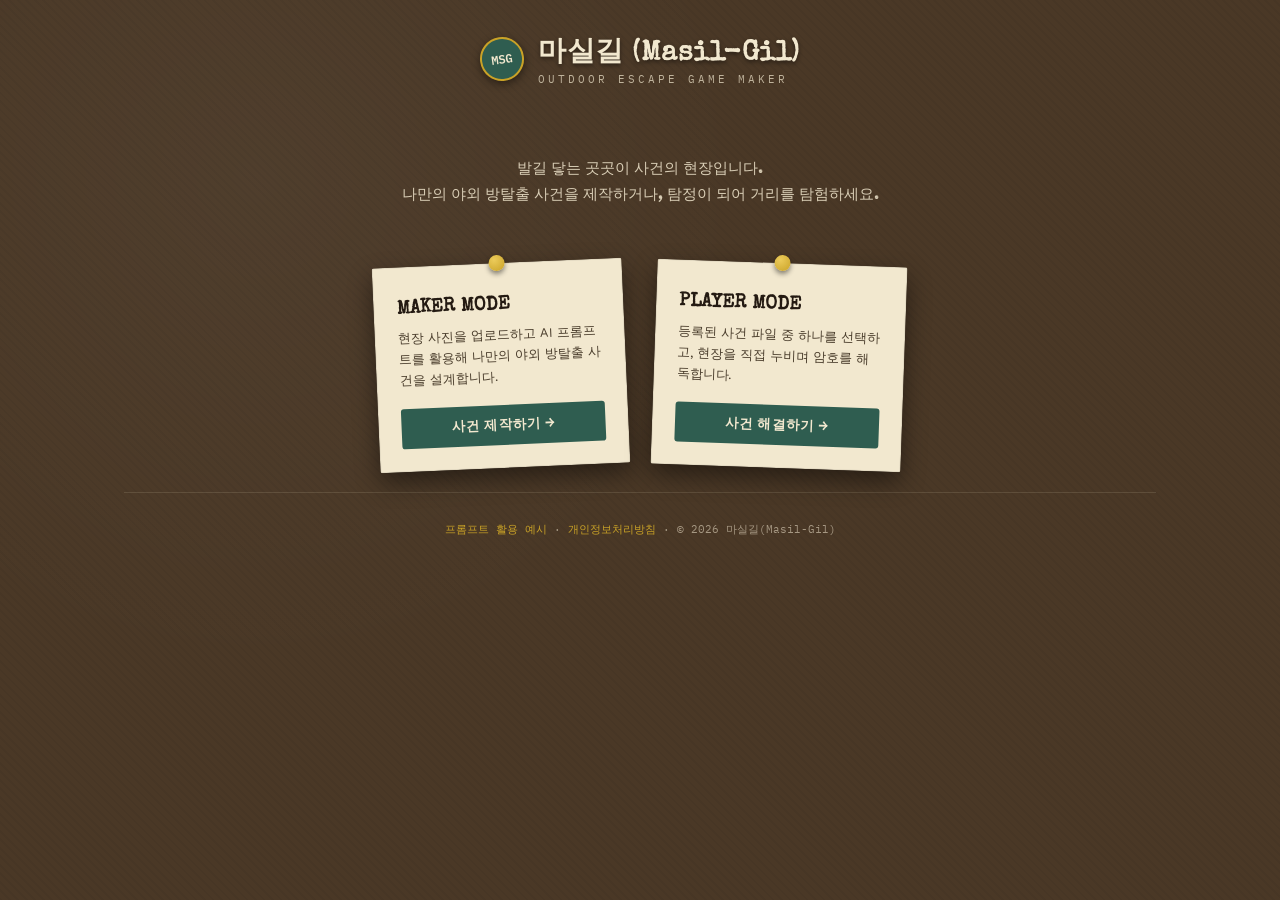
==== escape/index.html @ db8d9e2f "Add files via upload" ====
<!DOCTYPE html>
<html lang="ko">
<head>
  <meta charset="UTF-8">
  <meta name="viewport" content="width=device-width, initial-scale=1.0">
  <title>마실길 - 야외 방탈출 시나리오 메이커</title>
  
  <!-- 구글 폰트 -->
  <link rel="preconnect" href="https://fonts.googleapis.com">
  <link rel="preconnect" href="https://fonts.gstatic.com" crossorigin>
  <link href="https://fonts.googleapis.com/css2?family=IBM+Plex+Mono:wght@400;600&family=Special+Elite&family=Work+Sans:wght@400;600&display=swap" rel="stylesheet">
  
  <!-- 외부 CSS 연결 -->
  <link rel="stylesheet" href="style.css">
</head>
<body>

  <div class="stage">
    <!-- 상단 브랜드 로고 -->
    <header class="brand">
      <div class="badge">MSG</div>
      <div>
        <h1>마실길 (Masil-Gil)</h1>
        <span>OUTDOOR ESCAPE GAME MAKER</span>
      </div>
    </header>

    <!-- LANDING VIEW (모드 선택 화면) -->
    <section id="view-landing" class="landing">
      <p class="lead">
        발길 닿는 곳곳이 사건의 현장입니다.<br>
        나만의 야외 방탈출 사건을 제작하거나, 탐정이 되어 거리를 탐험하세요.
      </p>
      
      <div class="choice-row">
        <div class="choice-card" onclick="goTo('maker')">
          <h2>MAKER MODE</h2>
          <p>현장 사진을 업로드하고 AI 프롬프트를 활용해 나만의 야외 방탈출 사건을 설계합니다.</p>
          <button>사건 제작하기 &rarr;</button>
        </div>

        <div class="choice-card" onclick="goTo('userSelect')">
          <h2>PLAYER MODE</h2>
          <p>등록된 사건 파일 중 하나를 선택하고, 현장을 직접 누비며 암호를 해독합니다.</p>
          <button>사건 해결하기 &rarr;</button>
        </div>
      </div>
    </section>

    <!-- MAKER VIEW (제작자 화면) -->
    <section id="view-maker" class="hidden">
      <div class="topbar">
        <div class="mode-tag">🕵️ MAKER MODE</div>
        <div>
          <button class="ghost small-btn" onclick="goTo('landing')">메인으로</button>
        </div>
      </div>

      <div class="board">
        <!-- 메타 정보 입력 -->
        <div class="meta-row">
          <div class="field">
            <label class="field-label">사건 제목</label>
            <input type="text" id="titleInput" placeholder="예: 차이나타운의 숨겨진 보물">
          </div>
          <div class="field">
            <label class="field-label">제작자명</label>
            <input type="text" id="producerInput" placeholder="닉네임 또는 이름">
          </div>
        </div>

        <div class="field" style="margin-bottom: 22px;">
          <label class="field-label">전체 배경 스토리 / 브리핑</label>
          <textarea id="storyInput" placeholder="탐정이 플레이를 시작할 때 읽을 기본 배경 스토리를 적어주세요."></textarea>
        </div>

        <!-- 단서 사진 등록 영역 -->
        <label class="field-label">단계별 단서 사진 (최대 10개)</label>
        <div class="photo-row" id="stagePhotoRow">
          <!-- JS로 동적 생성됨 -->
        </div>

        <div style="margin-top: 14px;">
          <button class="ghost-dark small-btn" onclick="addStage()">+ 단서 단계 추가</button>
        </div>

        <!-- AI 시나리오 및 퀘스트 생성 버튼 -->
        <div class="gen-row">
          <button id="genBtn" onclick="generateSuggestions()" disabled>
            🤖 단서 기반 AI 시나리오 &amp; 퀘스트 생성
          </button>
        </div>

        <!-- 퀘스트/시나리오 상세 편집 영역 -->
        <div id="questBoard" class="hidden">
          <hr style="border: 0; border-top: 1px dashed #d8c79c; margin: 28px 0;">
          <div id="scenarioFlow">
            <!-- JS로 동적 생성됨 -->
          </div>

          <!-- 등록 및 저장 버튼 -->
          <div class="register-row">
            <button id="registerBtn" onclick="registerRoom()">방탈출 등록하기</button>
            <button id="cancelEditBtn" class="ghost-dark" onclick="cancelEdit()" style="display:none;">수정 취소</button>
          </div>
        </div>
      </div>

      <!-- 등록된 사건 목록 및 관리 -->
      <div class="room-list">
        <h3>📂 등록된 사건 파일 (<span id="roomCount">0</span>)</h3>
        <div id="roomListBody">
          <!-- JS로 동적 생성됨 -->
        </div>
        
        <div style="margin-top: 16px; display: flex; gap: 10px; justify-content: flex-end;">
          <button class="ghost small-btn" onclick="exportRoomsToJSON()">💾 JSON 내보내기</button>
          <label class="ghost small-btn" style="cursor: pointer; display: inline-block;">
            📂 JSON 불러오기
            <input type="file" accept=".json" onchange="importRoomsFromJSON(this)" style="display: none;">
          </label>
        </div>
      </div>
    </section>

    <!-- USER SELECT VIEW (사건 선택 화면) -->
    <section id="view-userSelect" class="hidden">
      <div class="topbar">
        <div class="mode-tag">🔍 PLAYER MODE</div>
        <button class="ghost small-btn" onclick="goTo('landing')">메인으로</button>
      </div>

      <div id="roomSelectBody">
        <!-- JS로 동적 생성됨 -->
      </div>
    </section>

    <!-- PLAY VIEW (플레이 화면) -->
    <section id="view-play" class="hidden">
      <div class="topbar">
        <div class="mode-tag">⏱️ IN GAME</div>
        <button class="ghost small-btn" onclick="if(confirm('진행 상황이 초기화됩니다. 목록으로 나갈까요?')) goTo('userSelect')">포기하고 나가기</button>
      </div>

      <div class="play-wrap" id="playWrap">
        <!-- JS로 동적 생성됨 -->
      </div>
    </section>

    <!-- 모달 레이어 -->
    <div id="modalRoot"></div>

    <!-- 하단 푸터 -->
    <footer class="site-footer">
      <p>
        <a onclick="openPromptExampleModal()">프롬프트 활용 예시</a> &middot; 
        <a onclick="openPrivacyModal()">개인정보처리방침</a> &middot; 
        &copy; 2026 마실길(Masil-Gil)
      </p>
    </footer>
  </div>

  <!-- 외부 JS 연결 -->
  <script src="script.js"></script>
</body>
</html>
---- escape/style.css ----
:root{
  --cork:#4a3826; --cork-dark:#2c2015; --cork-light:#5c4732;
  --paper:#f2e8cf; --paper-warm:#e9dcb8;
  --ink:#241a12; --ink-soft:#4a3d2c;
  --string:#a83232; --pin:#c9a227;
  --stamp:#2f5d50; --stamp-soft:#3f7365;
  --shadow: rgba(0,0,0,.45);
}
*{box-sizing:border-box;}
body{
  margin:0;font-family:'Work Sans', sans-serif;
  background:
    radial-gradient(circle at 20% 20%, rgba(255,255,255,.03), transparent 40%),
    repeating-linear-gradient(45deg, rgba(0,0,0,.04) 0px, rgba(0,0,0,.04) 2px, transparent 2px, transparent 6px),
    var(--cork);
  color:var(--ink); min-height:100vh;
}
.stage{max-width:1080px;margin:0 auto;padding:32px 24px 40px;}
.brand{display:flex;align-items:center;gap:14px;justify-content:center;margin-bottom:36px;color:var(--paper);}
.brand .badge{
  width:44px;height:44px;border-radius:50%;background:var(--stamp);border:2px solid var(--pin);
  display:flex;align-items:center;justify-content:center;font-family:'IBM Plex Mono',monospace;
  font-weight:600;color:var(--paper);transform:rotate(-8deg);box-shadow:0 3px 8px var(--shadow);font-size:12px;
}
.brand h1{font-family:'Special Elite', cursive;font-size:28px;letter-spacing:.5px;margin:0;text-shadow:0 2px 4px var(--shadow);}
.brand span{display:block;font-family:'IBM Plex Mono',monospace;font-size:11px;letter-spacing:3px;opacity:.7;margin-top:2px;}

.landing{display:flex;flex-direction:column;align-items:center;gap:28px;padding-top:20px;}
.landing p.lead{font-family:'Special Elite', cursive;color:var(--paper);max-width:560px;text-align:center;line-height:1.7;font-size:15px;opacity:.85;}
.choice-row{display:flex;gap:28px;flex-wrap:wrap;justify-content:center;margin-top:12px;}
.choice-card{
  width:250px;background:var(--paper);border-radius:2px;padding:26px 22px 22px;position:relative;
  box-shadow:0 10px 24px var(--shadow);cursor:pointer;transition:transform .18s ease, box-shadow .18s ease;
  border:1px solid rgba(0,0,0,.08);
}
.choice-card:hover{transform:translateY(-6px) rotate(0deg) !important;box-shadow:0 16px 30px var(--shadow);}
.choice-card:nth-child(1){transform:rotate(-2.5deg);}
.choice-card:nth-child(2){transform:rotate(2deg);}
.choice-card::before{
  content:'';position:absolute;top:-9px;left:50%;transform:translateX(-50%);width:16px;height:16px;border-radius:50%;
  background:radial-gradient(circle at 35% 30%, #eccb5a, var(--pin));box-shadow:0 3px 5px var(--shadow);
}
.choice-card h2{font-family:'Special Elite',cursive;font-size:19px;margin:6px 0 10px;}
.choice-card p{font-size:13px;line-height:1.6;color:var(--ink-soft);margin:0 0 18px;}
.choice-card button{width:100%;}

button{
  font-family:'Work Sans',sans-serif;font-weight:600;font-size:13.5px;border:none;border-radius:3px;
  padding:11px 18px;cursor:pointer;background:var(--stamp);color:var(--paper);
  transition:background .15s ease, transform .1s ease;letter-spacing:.2px;
}
button:hover{background:var(--stamp-soft);}
button:active{transform:scale(.97);}
button.ghost{background:transparent;color:var(--paper);border:1px solid rgba(255,255,255,.35);}
button.ghost:hover{background:rgba(255,255,255,.08);}
button.ghost-dark{background:transparent;color:var(--ink);border:1px solid #c9b788;}
button.ghost-dark:hover{background:rgba(0,0,0,.05);}
button:disabled{opacity:.4;cursor:not-allowed;}
button.small-btn{padding:6px 12px;font-size:12px;}
button.danger{background:var(--string);}
button.tiny-btn{padding:4px 9px;font-size:11px;}
.topbar{display:flex;justify-content:space-between;align-items:center;margin-bottom:22px;}
.topbar .mode-tag{
  font-family:'IBM Plex Mono',monospace;font-size:11px;letter-spacing:2px;color:var(--pin);
  background:rgba(0,0,0,.25);padding:6px 12px;border-radius:20px;
}

.board{background:var(--paper);border-radius:3px;padding:28px;box-shadow:0 12px 30px var(--shadow);position:relative;}
label.field-label{
  display:block;font-family:'IBM Plex Mono',monospace;font-size:11px;letter-spacing:2px;
  color:var(--ink-soft);margin-bottom:8px;text-transform:uppercase;
}
.meta-row{display:flex;gap:16px;flex-wrap:wrap;margin-bottom:22px;}
.meta-row .field{flex:1;min-width:180px;}
input[type=text]{
  width:100%;padding:10px 12px;font-size:14px;border:1px solid #d8c79c;border-radius:3px;
  background:#fbf6e8;color:var(--ink);font-family:'Work Sans',sans-serif;
}
textarea{
  width:100%;min-height:90px;padding:12px;font-family:'Work Sans',sans-serif;font-size:14px;
  border:1px solid #d8c79c;border-radius:3px;background:#fbf6e8;resize:vertical;color:var(--ink);
}
.photo-row{display:flex;gap:18px;margin-top:16px;flex-wrap:wrap;align-items:flex-start;}
.polaroid{
  width:130px;background:#fff;padding:8px 8px 26px;box-shadow:0 6px 14px rgba(0,0,0,.25);
  position:relative;text-align:center;cursor:pointer;transition:transform .15s ease;
}
.polaroid:hover{transform:scale(1.03);}
.polaroid .frame{
  width:100%;height:100px;background:#e5ddc8;display:flex;align-items:center;justify-content:center;
  overflow:hidden;color:#a6987a;font-size:11px;font-family:'IBM Plex Mono',monospace;
}
.polaroid img{width:100%;height:100%;object-fit:cover;}
.polaroid .cap{font-family:'IBM Plex Mono',monospace;font-size:10px;margin-top:6px;color:#555;}
.polaroid .cap a{color:var(--string);}
.polaroid input[type=file]{display:none;}
.polaroid .pin-dot{
  position:absolute;top:-7px;left:50%;transform:translateX(-50%);width:13px;height:13px;border-radius:50%;
  background:radial-gradient(circle at 35% 30%, #eccb5a, var(--pin));box-shadow:0 2px 4px var(--shadow);
}

.gen-row{display:flex;justify-content:center;margin:30px 0 6px;}

#scenarioFlow{margin-top:10px;}
.stage-unit{
  background:#fffdf5;border:1px solid #e2d3a5;border-left:4px solid var(--stamp);
  border-radius:2px;padding:18px 20px;margin-bottom:20px;position:relative;
}
.stage-unit.frame-unit{border-left-color:var(--pin);}
.stage-num{
  font-family:'Special Elite',cursive;font-size:15px;color:var(--stamp);margin-bottom:10px;
  display:flex;align-items:center;gap:8px;justify-content:space-between;flex-wrap:wrap;
}
.stage-num .left-group{display:flex;align-items:center;gap:8px;}
.stage-unit textarea{background:#fff;font-size:13.5px;min-height:60px;margin-bottom:16px;}
.ai-badge{background:var(--stamp);color:#fff;font-size:9.5px;padding:2px 7px;border-radius:10px;letter-spacing:1px;font-weight:600;font-family:'Work Sans',sans-serif;}

.quest-block{background:#f6f0dc;border:1px solid #ddc890;border-radius:2px;padding:14px 16px;}
.quest-block-head{
  font-family:'IBM Plex Mono',monospace;font-size:11.5px;color:var(--ink-soft);letter-spacing:1px;
  margin-bottom:12px;display:flex;align-items:center;gap:8px;justify-content:space-between;flex-wrap:wrap;
}
.stage-photo-row{display:flex;gap:14px;align-items:flex-start;margin-bottom:14px;}
.hint-edit-row{display:flex;gap:12px;align-items:flex-start;margin-bottom:12px;}
.hint-thumb-wrap{flex-shrink:0;width:60px;text-align:center;}
.thumb-upload{
  display:block;width:60px;height:60px;border-radius:3px;overflow:hidden;position:relative;
  cursor:pointer;border:2px solid var(--stamp-soft);background:#e5ddc8;
}
.thumb-upload img{width:100%;height:100%;object-fit:cover;display:block;}
.thumb-upload input[type=file]{display:none;}
.thumb-upload .thumb-overlay{
  position:absolute;inset:0;background:rgba(0,0,0,.45);color:#fff;font-size:9px;
  display:flex;align-items:center;justify-content:center;opacity:0;transition:opacity .15s ease;
  font-family:'IBM Plex Mono',monospace;text-align:center;line-height:1.3;
}
.thumb-upload:hover .thumb-overlay{opacity:1;}
.thumb-cap{font-family:'IBM Plex Mono',monospace;font-size:9px;color:var(--ink-soft);margin-top:4px;display:block;}
.hint-text-wrap{flex:1;min-width:0;}
.hint-text-wrap label{display:block;font-size:10.5px;color:var(--ink-soft);margin-bottom:4px;font-family:'IBM Plex Mono',monospace;}
.hint-text-wrap textarea{min-height:44px;font-size:13px;background:#fff;margin-bottom:0;}
.answer-field{margin-top:6px;}
.answer-field label{display:block;font-size:10.5px;color:var(--ink-soft);margin-bottom:4px;font-family:'IBM Plex Mono',monospace;}
.answer-field input{background:#fff;}

.prompt-toggle-btn{background:var(--pin);color:var(--ink);}
.prompt-toggle-btn:hover{background:#d8b544;}
.prompt-panel{
  margin-top:12px;background:#2c2015;border-radius:2px;padding:14px 16px;
  display:none;
}
.prompt-panel.open{display:block;}
.prompt-block{margin-bottom:12px;}
.prompt-block:last-child{margin-bottom:0;}
.prompt-block .p-lbl{
  font-family:'IBM Plex Mono',monospace;font-size:10px;letter-spacing:1.5px;color:var(--pin);
  margin-bottom:6px;display:flex;justify-content:space-between;align-items:center;
}
.prompt-block textarea{
  background:#1c1509;color:#f0e6d2;font-family:'IBM Plex Mono',monospace;font-size:11.5px;
  min-height:80px;border:1px solid #4a3826;
}

.register-row{display:flex;justify-content:center;gap:14px;margin-top:26px;flex-wrap:wrap;}

.room-list{margin-top:34px;}
.room-list h3{font-family:'Special Elite',cursive;color:var(--paper);font-size:16px;margin-bottom:12px;}
.room-item{
  display:flex;justify-content:space-between;align-items:center;background:var(--paper-warm);
  padding:12px 16px;border-radius:2px;margin-bottom:8px;box-shadow:0 3px 8px var(--shadow);
  flex-wrap:wrap;gap:10px;
}
.room-item .name{font-weight:600;font-size:13.5px;}
.room-item .meta{font-family:'IBM Plex Mono',monospace;font-size:11px;color:var(--ink-soft);}
.room-item .actions{display:flex;gap:8px;}

.room-select-grid{display:flex;gap:20px;flex-wrap:wrap;justify-content:center;}
.room-card{
  width:230px;background:var(--paper);border-radius:2px;padding:18px;cursor:pointer;
  box-shadow:0 10px 20px var(--shadow);transition:transform .15s ease;
}
.room-card:hover{transform:translateY(-5px);}
.room-card h4{font-family:'Special Elite',cursive;margin:0 0 4px;font-size:15px;}
.room-card .producer{font-family:'IBM Plex Mono',monospace;font-size:10px;color:var(--stamp);margin-bottom:8px;}
.room-card p{font-size:12px;color:var(--ink-soft);margin:0;line-height:1.5;}
.empty-note{color:var(--paper);text-align:center;font-family:'Special Elite',cursive;opacity:.7;padding:40px 0;}

.play-wrap{background:var(--paper);border-radius:3px;padding:30px;box-shadow:0 12px 30px var(--shadow);}
.play-head{display:flex;justify-content:space-between;align-items:center;margin-bottom:6px;flex-wrap:wrap;gap:10px;}
.play-head h2{font-family:'Special Elite',cursive;font-size:20px;margin:0;}
.play-producer{font-family:'IBM Plex Mono',monospace;font-size:10.5px;color:var(--stamp);letter-spacing:1px;margin-bottom:18px;}
.briefing{
  background:#fffdf5;border-left:3px solid var(--pin);padding:12px 16px;font-size:13px;line-height:1.7;
  color:var(--ink-soft);margin-bottom:20px;font-family:'Special Elite',cursive;
}
.timer{
  font-family:'IBM Plex Mono',monospace;font-size:22px;background:var(--ink);color:#ff6b6b;
  padding:8px 16px;border-radius:3px;letter-spacing:2px;
}
.quest-progress{display:flex;gap:6px;margin-bottom:24px;flex-wrap:wrap;}
.step-dot{flex:1;min-width:14px;height:6px;border-radius:3px;background:#e2d3a5;}
.step-dot.done{background:var(--stamp);}
.step-dot.active{background:var(--pin);}
.play-photo{width:100%;max-width:420px;display:block;margin:0 auto 20px;border-radius:3px;box-shadow:0 8px 18px rgba(0,0,0,.3);}
.play-photo-frame{
  width:100%;max-width:420px;height:260px;margin:0 auto 20px;border-radius:3px;background:#e5ddc8;
  display:flex;align-items:center;justify-content:center;color:#a6987a;font-family:'IBM Plex Mono',monospace;font-size:13px;
}
.answer-row{display:flex;gap:10px;max-width:420px;margin:0 auto;}
.answer-row input{
  flex:1;padding:12px 14px;font-size:15px;border:1px solid #d8c79c;border-radius:3px;
  font-family:'IBM Plex Mono',monospace;letter-spacing:1px;
}
.hint-zone{max-width:420px;margin:16px auto 0;text-align:center;}
.hint-btn-row{display:flex;gap:8px;justify-content:center;flex-wrap:wrap;}
.hint-text{
  font-family:'Special Elite',cursive;font-size:13px;color:var(--ink-soft);background:#fbf6e8;
  border-left:3px solid var(--pin);padding:10px 14px;margin-top:10px;text-align:left;
}
.hint-img{width:100%;border-radius:3px;margin-top:10px;box-shadow:0 6px 14px rgba(0,0,0,.25);}
.answer-reveal{
  font-family:'IBM Plex Mono',monospace;font-size:13px;color:var(--string);background:#fdf0f0;
  border-left:3px solid var(--string);padding:10px 14px;margin-top:10px;text-align:left;
}
.feedback{text-align:center;margin-top:14px;font-family:'IBM Plex Mono',monospace;font-size:13px;min-height:18px;}
.feedback.ok{color:var(--stamp);}
.feedback.no{color:var(--string);}

.clear-screen{text-align:center;padding:40px 20px;}
.clear-screen h2{font-family:'Special Elite',cursive;font-size:30px;color:var(--stamp);margin-bottom:10px;}
.clear-screen .epilogue{max-width:460px;margin:0 auto 16px;font-family:'Special Elite',cursive;font-size:13.5px;line-height:1.8;color:var(--ink-soft);}
.clear-screen .time-big{font-family:'IBM Plex Mono',monospace;font-size:34px;letter-spacing:3px;margin:14px 0 24px;}

.hidden{display:none !important;}

.modal-overlay{position:fixed;inset:0;background:rgba(0,0,0,.6);display:flex;align-items:center;justify-content:center;z-index:50;padding:20px;}
.modal-box{
  background:var(--paper);border-radius:3px;max-width:560px;width:100%;max-height:85vh;overflow-y:auto;
  padding:26px;box-shadow:0 20px 50px rgba(0,0,0,.5);position:relative;
}
.modal-close-x{
  position:absolute;top:14px;right:14px;width:28px;height:28px;border-radius:50%;
  background:rgba(0,0,0,.08);border:none;color:var(--ink);font-size:16px;line-height:1;
  display:flex;align-items:center;justify-content:center;cursor:pointer;padding:0;
}
.modal-close-x:hover{background:rgba(0,0,0,.16);}
.prompt-example-box{
  background:#fffdf5;border:1px solid #e2d3a5;border-radius:2px;padding:16px 18px;
  font-family:'IBM Plex Mono',monospace;font-size:12px;line-height:1.75;color:var(--ink);
  white-space:pre-wrap;word-break:break-word;margin-top:6px;
}
.modal-box h3{font-family:'Special Elite',cursive;margin:0 0 4px;font-size:19px;}
.modal-box .producer{font-family:'IBM Plex Mono',monospace;font-size:11px;color:var(--stamp);margin-bottom:16px;}
.modal-box .section-lbl{font-family:'IBM Plex Mono',monospace;font-size:10.5px;letter-spacing:2px;color:var(--ink-soft);margin:16px 0 6px;text-transform:uppercase;}
.modal-box .quest-view{background:#fffdf5;border:1px solid #e2d3a5;padding:10px 12px;border-radius:2px;margin-bottom:8px;font-size:12.5px;line-height:1.7;}
.modal-box .quest-view img{width:40px;height:40px;object-fit:cover;border-radius:2px;margin-right:4px;vertical-align:middle;}
.modal-box p, .modal-box li{font-size:13px;line-height:1.75;color:var(--ink-soft);}
.modal-box ol{padding-left:18px;}
.modal-close-row{display:flex;justify-content:flex-end;margin-top:18px;}
.modal-photos{display:flex;gap:8px;flex-wrap:wrap;}
.modal-photos img{width:70px;height:70px;object-fit:cover;border-radius:2px;box-shadow:0 3px 8px rgba(0,0,0,.3);}

footer.site-footer{
  max-width:1080px;margin:24px auto 0;text-align:center;padding:18px 24px 6px;
  color:rgba(242,232,207,.55);font-family:'IBM Plex Mono',monospace;font-size:11px;
  border-top:1px solid rgba(242,232,207,.12);
}
footer.site-footer a{color:var(--pin);text-decoration:none;cursor:pointer;}
footer.site-footer a:hover{text-decoration:underline;}

@media (max-width:600px){
  .brand h1{font-size:22px;}
  .board{padding:18px;}
  .photo-row{justify-content:center;}
  .hint-edit-row,.stage-photo-row{flex-direction:column;align-items:center;text-align:center;}
}
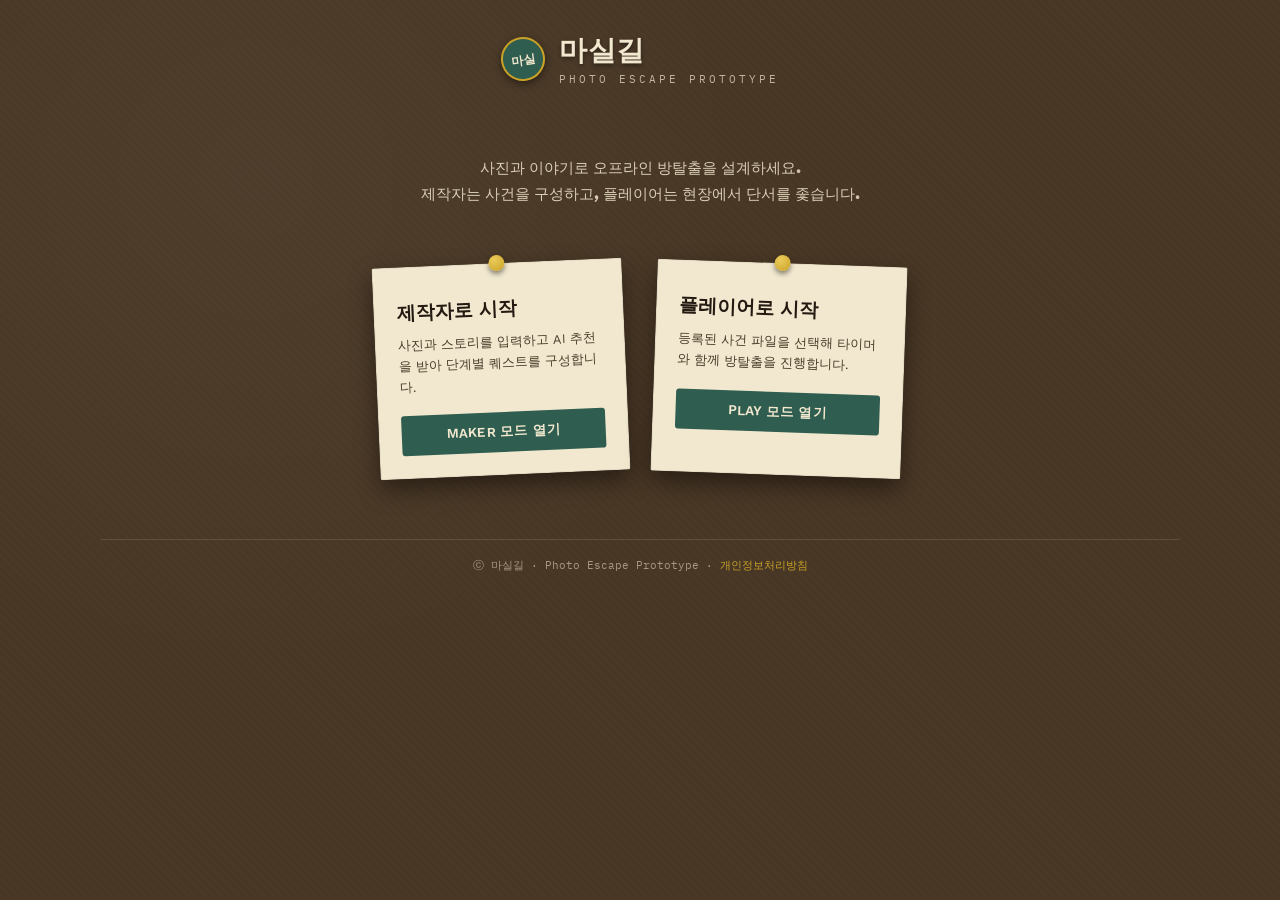
==== commit 5d2c83c0: "Add files via upload" ====
--- a/escape/index.html
+++ b/escape/index.html
@@ -1,166 +1,1143 @@
 <!DOCTYPE html>
 <html lang="ko">
 <head>
-  <meta charset="UTF-8">
-  <meta name="viewport" content="width=device-width, initial-scale=1.0">
-  <title>마실길 - 야외 방탈출 시나리오 메이커</title>
-  
-  <!-- 구글 폰트 -->
-  <link rel="preconnect" href="https://fonts.googleapis.com">
-  <link rel="preconnect" href="https://fonts.gstatic.com" crossorigin>
-  <link href="https://fonts.googleapis.com/css2?family=IBM+Plex+Mono:wght@400;600&family=Special+Elite&family=Work+Sans:wght@400;600&display=swap" rel="stylesheet">
-  
-  <!-- 외부 CSS 연결 -->
-  <link rel="stylesheet" href="style.css">
+<meta charset="UTF-8">
+<meta name="viewport" content="width=device-width, initial-scale=1.0">
+<title>마실길 · 사건 파일</title>
+<link rel="preconnect" href="https://fonts.googleapis.com">
+<link href="https://fonts.googleapis.com/css2?family=Special+Elite&family=Work+Sans:wght@400;500;600;700&family=IBM+Plex+Mono:wght@500;600&display=swap" rel="stylesheet">
+<style>
+  :root{
+    --cork:#4a3826; --cork-dark:#2c2015; --cork-light:#5c4732;
+    --paper:#f2e8cf; --paper-warm:#e9dcb8;
+    --ink:#241a12; --ink-soft:#4a3d2c;
+    --string:#a83232; --pin:#c9a227;
+    --stamp:#2f5d50; --stamp-soft:#3f7365;
+    --shadow: rgba(0,0,0,.45);
+  }
+  *{box-sizing:border-box;}
+  body{
+    margin:0;font-family:'Work Sans', sans-serif;
+    background:
+      radial-gradient(circle at 20% 20%, rgba(255,255,255,.03), transparent 40%),
+      repeating-linear-gradient(45deg, rgba(0,0,0,.04) 0px, rgba(0,0,0,.04) 2px, transparent 2px, transparent 6px),
+      var(--cork);
+    color:var(--ink); min-height:100vh;
+  }
+  .stage{max-width:1080px;margin:0 auto;padding:32px 24px 40px;}
+  .brand{display:flex;align-items:center;gap:14px;justify-content:center;margin-bottom:36px;color:var(--paper);}
+  .brand .badge{
+    width:44px;height:44px;border-radius:50%;background:var(--stamp);border:2px solid var(--pin);
+    display:flex;align-items:center;justify-content:center;font-family:'IBM Plex Mono',monospace;
+    font-weight:600;color:var(--paper);transform:rotate(-8deg);box-shadow:0 3px 8px var(--shadow);font-size:12px;
+  }
+  .brand h1{font-family:'Special Elite', cursive;font-size:28px;letter-spacing:.5px;margin:0;text-shadow:0 2px 4px var(--shadow);}
+  .brand span{display:block;font-family:'IBM Plex Mono',monospace;font-size:11px;letter-spacing:3px;opacity:.7;margin-top:2px;}
+
+  .landing{display:flex;flex-direction:column;align-items:center;gap:28px;padding-top:20px;}
+  .landing p.lead{font-family:'Special Elite', cursive;color:var(--paper);max-width:560px;text-align:center;line-height:1.7;font-size:15px;opacity:.85;}
+  .choice-row{display:flex;gap:28px;flex-wrap:wrap;justify-content:center;margin-top:12px;}
+  .choice-card{
+    width:250px;background:var(--paper);border-radius:2px;padding:26px 22px 22px;position:relative;
+    box-shadow:0 10px 24px var(--shadow);cursor:pointer;transition:transform .18s ease, box-shadow .18s ease;
+    border:1px solid rgba(0,0,0,.08);
+  }
+  .choice-card:hover{transform:translateY(-6px) rotate(0deg) !important;box-shadow:0 16px 30px var(--shadow);}
+  .choice-card:nth-child(1){transform:rotate(-2.5deg);}
+  .choice-card:nth-child(2){transform:rotate(2deg);}
+  .choice-card::before{
+    content:'';position:absolute;top:-9px;left:50%;transform:translateX(-50%);width:16px;height:16px;border-radius:50%;
+    background:radial-gradient(circle at 35% 30%, #eccb5a, var(--pin));box-shadow:0 3px 5px var(--shadow);
+  }
+  .choice-card h2{font-family:'Special Elite',cursive;font-size:19px;margin:6px 0 10px;}
+  .choice-card p{font-size:13px;line-height:1.6;color:var(--ink-soft);margin:0 0 18px;}
+  .choice-card button{width:100%;}
+
+  button{
+    font-family:'Work Sans',sans-serif;font-weight:600;font-size:13.5px;border:none;border-radius:3px;
+    padding:11px 18px;cursor:pointer;background:var(--stamp);color:var(--paper);
+    transition:background .15s ease, transform .1s ease;letter-spacing:.2px;
+  }
+  button:hover{background:var(--stamp-soft);}
+  button:active{transform:scale(.97);}
+  button.ghost{background:transparent;color:var(--paper);border:1px solid rgba(255,255,255,.35);}
+  button.ghost:hover{background:rgba(255,255,255,.08);}
+  button.ghost-dark{background:transparent;color:var(--ink);border:1px solid #c9b788;}
+  button.ghost-dark:hover{background:rgba(0,0,0,.05);}
+  button:disabled{opacity:.4;cursor:not-allowed;}
+  button.small-btn{padding:6px 12px;font-size:12px;}
+  button.danger{background:var(--string);}
+  button.tiny-btn{padding:4px 9px;font-size:11px;}
+  .topbar{display:flex;justify-content:space-between;align-items:center;margin-bottom:22px;}
+  .topbar .mode-tag{
+    font-family:'IBM Plex Mono',monospace;font-size:11px;letter-spacing:2px;color:var(--pin);
+    background:rgba(0,0,0,.25);padding:6px 12px;border-radius:20px;
+  }
+
+  .board{background:var(--paper);border-radius:3px;padding:28px;box-shadow:0 12px 30px var(--shadow);position:relative;}
+  label.field-label{
+    display:block;font-family:'IBM Plex Mono',monospace;font-size:11px;letter-spacing:2px;
+    color:var(--ink-soft);margin-bottom:8px;text-transform:uppercase;
+  }
+  .meta-row{display:flex;gap:16px;flex-wrap:wrap;margin-bottom:22px;}
+  .meta-row .field{flex:1;min-width:180px;}
+  input[type=text]{
+    width:100%;padding:10px 12px;font-size:14px;border:1px solid #d8c79c;border-radius:3px;
+    background:#fbf6e8;color:var(--ink);font-family:'Work Sans',sans-serif;
+  }
+  textarea{
+    width:100%;min-height:90px;padding:12px;font-family:'Work Sans',sans-serif;font-size:14px;
+    border:1px solid #d8c79c;border-radius:3px;background:#fbf6e8;resize:vertical;color:var(--ink);
+  }
+  .photo-row{display:flex;gap:18px;margin-top:16px;flex-wrap:wrap;align-items:flex-start;}
+  .polaroid{
+    width:130px;background:#fff;padding:8px 8px 26px;box-shadow:0 6px 14px rgba(0,0,0,.25);
+    position:relative;text-align:center;cursor:pointer;transition:transform .15s ease;
+  }
+  .polaroid:hover{transform:scale(1.03);}
+  .polaroid .frame{
+    width:100%;height:100px;background:#e5ddc8;display:flex;align-items:center;justify-content:center;
+    overflow:hidden;color:#a6987a;font-size:11px;font-family:'IBM Plex Mono',monospace;
+  }
+  .polaroid img{width:100%;height:100%;object-fit:cover;}
+  .polaroid .cap{font-family:'IBM Plex Mono',monospace;font-size:10px;margin-top:6px;color:#555;}
+  .polaroid .cap a{color:var(--string);}
+  .polaroid input[type=file]{display:none;}
+  .polaroid .pin-dot{
+    position:absolute;top:-7px;left:50%;transform:translateX(-50%);width:13px;height:13px;border-radius:50%;
+    background:radial-gradient(circle at 35% 30%, #eccb5a, var(--pin));box-shadow:0 2px 4px var(--shadow);
+  }
+
+  .gen-row{display:flex;justify-content:center;margin:30px 0 6px;}
+
+  #scenarioFlow{margin-top:10px;}
+  .stage-unit{
+    background:#fffdf5;border:1px solid #e2d3a5;border-left:4px solid var(--stamp);
+    border-radius:2px;padding:18px 20px;margin-bottom:20px;position:relative;
+  }
+  .stage-unit.frame-unit{border-left-color:var(--pin);}
+  .stage-num{
+    font-family:'Special Elite',cursive;font-size:15px;color:var(--stamp);margin-bottom:10px;
+    display:flex;align-items:center;gap:8px;justify-content:space-between;flex-wrap:wrap;
+  }
+  .stage-num .left-group{display:flex;align-items:center;gap:8px;}
+  .stage-unit textarea{background:#fff;font-size:13.5px;min-height:60px;margin-bottom:16px;}
+  .ai-badge{background:var(--stamp);color:#fff;font-size:9.5px;padding:2px 7px;border-radius:10px;letter-spacing:1px;font-weight:600;font-family:'Work Sans',sans-serif;}
+
+  .quest-block{background:#f6f0dc;border:1px solid #ddc890;border-radius:2px;padding:14px 16px;}
+  .quest-block-head{
+    font-family:'IBM Plex Mono',monospace;font-size:11.5px;color:var(--ink-soft);letter-spacing:1px;
+    margin-bottom:12px;display:flex;align-items:center;gap:8px;justify-content:space-between;flex-wrap:wrap;
+  }
+  .stage-photo-row{display:flex;gap:14px;align-items:flex-start;margin-bottom:14px;}
+  .hint-edit-row{display:flex;gap:12px;align-items:flex-start;margin-bottom:12px;}
+  .hint-thumb-wrap{flex-shrink:0;width:60px;text-align:center;}
+  .thumb-upload{
+    display:block;width:60px;height:60px;border-radius:3px;overflow:hidden;position:relative;
+    cursor:pointer;border:2px solid var(--stamp-soft);background:#e5ddc8;
+  }
+  .thumb-upload img{width:100%;height:100%;object-fit:cover;display:block;}
+  .thumb-upload input[type=file]{display:none;}
+  .thumb-upload .thumb-overlay{
+    position:absolute;inset:0;background:rgba(0,0,0,.45);color:#fff;font-size:9px;
+    display:flex;align-items:center;justify-content:center;opacity:0;transition:opacity .15s ease;
+    font-family:'IBM Plex Mono',monospace;text-align:center;line-height:1.3;
+  }
+  .thumb-upload:hover .thumb-overlay{opacity:1;}
+  .thumb-cap{font-family:'IBM Plex Mono',monospace;font-size:9px;color:var(--ink-soft);margin-top:4px;display:block;}
+  .hint-text-wrap{flex:1;min-width:0;}
+  .hint-text-wrap label{display:block;font-size:10.5px;color:var(--ink-soft);margin-bottom:4px;font-family:'IBM Plex Mono',monospace;}
+  .hint-text-wrap textarea{min-height:44px;font-size:13px;background:#fff;margin-bottom:0;}
+  .answer-field{margin-top:6px;}
+  .answer-field label{display:block;font-size:10.5px;color:var(--ink-soft);margin-bottom:4px;font-family:'IBM Plex Mono',monospace;}
+  .answer-field input{background:#fff;}
+
+  .prompt-toggle-btn{background:var(--pin);color:var(--ink);}
+  .prompt-toggle-btn:hover{background:#d8b544;}
+  .prompt-panel{
+    margin-top:12px;background:#2c2015;border-radius:2px;padding:14px 16px;
+    display:none;
+  }
+  .prompt-panel.open{display:block;}
+  .prompt-block{margin-bottom:12px;}
+  .prompt-block:last-child{margin-bottom:0;}
+  .prompt-block .p-lbl{
+    font-family:'IBM Plex Mono',monospace;font-size:10px;letter-spacing:1.5px;color:var(--pin);
+    margin-bottom:6px;display:flex;justify-content:space-between;align-items:center;
+  }
+  .prompt-block textarea{
+    background:#1c1509;color:#f0e6d2;font-family:'IBM Plex Mono',monospace;font-size:11.5px;
+    min-height:80px;border:1px solid #4a3826;
+  }
+
+  .register-row{display:flex;justify-content:center;gap:14px;margin-top:26px;flex-wrap:wrap;}
+
+  .room-list{margin-top:34px;}
+  .room-list h3{font-family:'Special Elite',cursive;color:var(--paper);font-size:16px;margin-bottom:12px;}
+  .room-item{
+    display:flex;justify-content:space-between;align-items:center;background:var(--paper-warm);
+    padding:12px 16px;border-radius:2px;margin-bottom:8px;box-shadow:0 3px 8px var(--shadow);
+    flex-wrap:wrap;gap:10px;
+  }
+  .room-item .name{font-weight:600;font-size:13.5px;}
+  .room-item .meta{font-family:'IBM Plex Mono',monospace;font-size:11px;color:var(--ink-soft);}
+  .room-item .actions{display:flex;gap:8px;}
+
+  .room-select-grid{display:flex;gap:20px;flex-wrap:wrap;justify-content:center;}
+  .room-card{
+    width:230px;background:var(--paper);border-radius:2px;padding:18px;cursor:pointer;
+    box-shadow:0 10px 20px var(--shadow);transition:transform .15s ease;
+  }
+  .room-card:hover{transform:translateY(-5px);}
+  .room-card h4{font-family:'Special Elite',cursive;margin:0 0 4px;font-size:15px;}
+  .room-card .producer{font-family:'IBM Plex Mono',monospace;font-size:10px;color:var(--stamp);margin-bottom:8px;}
+  .room-card p{font-size:12px;color:var(--ink-soft);margin:0;line-height:1.5;}
+  .empty-note{color:var(--paper);text-align:center;font-family:'Special Elite',cursive;opacity:.7;padding:40px 0;}
+
+  .play-wrap{background:var(--paper);border-radius:3px;padding:30px;box-shadow:0 12px 30px var(--shadow);}
+  .play-head{display:flex;justify-content:space-between;align-items:center;margin-bottom:6px;flex-wrap:wrap;gap:10px;}
+  .play-head h2{font-family:'Special Elite',cursive;font-size:20px;margin:0;}
+  .play-producer{font-family:'IBM Plex Mono',monospace;font-size:10.5px;color:var(--stamp);letter-spacing:1px;margin-bottom:18px;}
+  .briefing{
+    background:#fffdf5;border-left:3px solid var(--pin);padding:12px 16px;font-size:13px;line-height:1.7;
+    color:var(--ink-soft);margin-bottom:20px;font-family:'Special Elite',cursive;
+  }
+  .timer{
+    font-family:'IBM Plex Mono',monospace;font-size:22px;background:var(--ink);color:#ff6b6b;
+    padding:8px 16px;border-radius:3px;letter-spacing:2px;
+  }
+  .quest-progress{display:flex;gap:6px;margin-bottom:24px;flex-wrap:wrap;}
+  .step-dot{flex:1;min-width:14px;height:6px;border-radius:3px;background:#e2d3a5;}
+  .step-dot.done{background:var(--stamp);}
+  .step-dot.active{background:var(--pin);}
+  .play-photo{width:100%;max-width:420px;display:block;margin:0 auto 20px;border-radius:3px;box-shadow:0 8px 18px rgba(0,0,0,.3);}
+  .play-photo-frame{
+    width:100%;max-width:420px;height:260px;margin:0 auto 20px;border-radius:3px;background:#e5ddc8;
+    display:flex;align-items:center;justify-content:center;color:#a6987a;font-family:'IBM Plex Mono',monospace;font-size:13px;
+  }
+  .answer-row{display:flex;gap:10px;max-width:420px;margin:0 auto;}
+  .answer-row input{
+    flex:1;padding:12px 14px;font-size:15px;border:1px solid #d8c79c;border-radius:3px;
+    font-family:'IBM Plex Mono',monospace;letter-spacing:1px;
+  }
+  .hint-zone{max-width:420px;margin:16px auto 0;text-align:center;}
+  .hint-btn-row{display:flex;gap:8px;justify-content:center;flex-wrap:wrap;}
+  .hint-text{
+    font-family:'Special Elite',cursive;font-size:13px;color:var(--ink-soft);background:#fbf6e8;
+    border-left:3px solid var(--pin);padding:10px 14px;margin-top:10px;text-align:left;
+  }
+  .hint-img{width:100%;border-radius:3px;margin-top:10px;box-shadow:0 6px 14px rgba(0,0,0,.25);}
+  .answer-reveal{
+    font-family:'IBM Plex Mono',monospace;font-size:13px;color:var(--string);background:#fdf0f0;
+    border-left:3px solid var(--string);padding:10px 14px;margin-top:10px;text-align:left;
+  }
+  .feedback{text-align:center;margin-top:14px;font-family:'IBM Plex Mono',monospace;font-size:13px;min-height:18px;}
+  .feedback.ok{color:var(--stamp);}
+  .feedback.no{color:var(--string);}
+
+  .clear-screen{text-align:center;padding:40px 20px;}
+  .clear-screen h2{font-family:'Special Elite',cursive;font-size:30px;color:var(--stamp);margin-bottom:10px;}
+  .clear-screen .epilogue{max-width:460px;margin:0 auto 16px;font-family:'Special Elite',cursive;font-size:13.5px;line-height:1.8;color:var(--ink-soft);}
+  .clear-screen .time-big{font-family:'IBM Plex Mono',monospace;font-size:34px;letter-spacing:3px;margin:14px 0 24px;}
+
+  .hidden{display:none !important;}
+
+  .modal-overlay{position:fixed;inset:0;background:rgba(0,0,0,.6);display:flex;align-items:center;justify-content:center;z-index:50;padding:20px;}
+  .modal-box{
+    background:var(--paper);border-radius:3px;max-width:560px;width:100%;max-height:85vh;overflow-y:auto;
+    padding:26px;box-shadow:0 20px 50px rgba(0,0,0,.5);position:relative;
+  }
+  .modal-close-x{
+    position:absolute;top:14px;right:14px;width:28px;height:28px;border-radius:50%;
+    background:rgba(0,0,0,.08);border:none;color:var(--ink);font-size:16px;line-height:1;
+    display:flex;align-items:center;justify-content:center;cursor:pointer;padding:0;
+  }
+  .modal-close-x:hover{background:rgba(0,0,0,.16);}
+  .prompt-example-box{
+    background:#fffdf5;border:1px solid #e2d3a5;border-radius:2px;padding:16px 18px;
+    font-family:'IBM Plex Mono',monospace;font-size:12px;line-height:1.75;color:var(--ink);
+    white-space:pre-wrap;word-break:break-word;margin-top:6px;
+  }
+  .modal-box h3{font-family:'Special Elite',cursive;margin:0 0 4px;font-size:19px;}
+  .modal-box .producer{font-family:'IBM Plex Mono',monospace;font-size:11px;color:var(--stamp);margin-bottom:16px;}
+  .modal-box .section-lbl{font-family:'IBM Plex Mono',monospace;font-size:10.5px;letter-spacing:2px;color:var(--ink-soft);margin:16px 0 6px;text-transform:uppercase;}
+  .modal-box .quest-view{background:#fffdf5;border:1px solid #e2d3a5;padding:10px 12px;border-radius:2px;margin-bottom:8px;font-size:12.5px;line-height:1.7;}
+  .modal-box .quest-view img{width:40px;height:40px;object-fit:cover;border-radius:2px;margin-right:4px;vertical-align:middle;}
+  .modal-box p, .modal-box li{font-size:13px;line-height:1.75;color:var(--ink-soft);}
+  .modal-box ol{padding-left:18px;}
+  .modal-close-row{display:flex;justify-content:flex-end;margin-top:18px;}
+  .modal-photos{display:flex;gap:8px;flex-wrap:wrap;}
+  .modal-photos img{width:70px;height:70px;object-fit:cover;border-radius:2px;box-shadow:0 3px 8px rgba(0,0,0,.3);}
+
+  footer.site-footer{
+    max-width:1080px;margin:24px auto 0;text-align:center;padding:18px 24px 6px;
+    color:rgba(242,232,207,.55);font-family:'IBM Plex Mono',monospace;font-size:11px;
+    border-top:1px solid rgba(242,232,207,.12);
+  }
+  footer.site-footer a{color:var(--pin);text-decoration:none;cursor:pointer;}
+  footer.site-footer a:hover{text-decoration:underline;}
+
+  @media (max-width:600px){
+    .brand h1{font-size:22px;}
+    .board{padding:18px;}
+    .photo-row{justify-content:center;}
+    .hint-edit-row,.stage-photo-row{flex-direction:column;align-items:center;text-align:center;}
+  }
+</style>
 </head>
 <body>
-
-  <div class="stage">
-    <!-- 상단 브랜드 로고 -->
-    <header class="brand">
-      <div class="badge">MSG</div>
-      <div>
-        <h1>마실길 (Masil-Gil)</h1>
-        <span>OUTDOOR ESCAPE GAME MAKER</span>
-      </div>
-    </header>
-
-    <!-- LANDING VIEW (모드 선택 화면) -->
-    <section id="view-landing" class="landing">
-      <p class="lead">
-        발길 닿는 곳곳이 사건의 현장입니다.<br>
-        나만의 야외 방탈출 사건을 제작하거나, 탐정이 되어 거리를 탐험하세요.
-      </p>
-      
-      <div class="choice-row">
-        <div class="choice-card" onclick="goTo('maker')">
-          <h2>MAKER MODE</h2>
-          <p>현장 사진을 업로드하고 AI 프롬프트를 활용해 나만의 야외 방탈출 사건을 설계합니다.</p>
-          <button>사건 제작하기 &rarr;</button>
+<div class="stage">
+  <div class="brand">
+    <div class="badge">마실</div>
+    <div><h1>마실길</h1><span>PHOTO ESCAPE PROTOTYPE</span></div>
+  </div>
+
+  <!-- LANDING -->
+  <div id="view-landing" class="landing">
+    <p class="lead">사진과 이야기로 오프라인 방탈출을 설계하세요.<br>제작자는 사건을 구성하고, 플레이어는 현장에서 단서를 좇습니다.</p>
+    <div class="choice-row">
+      <div class="choice-card" onclick="goTo('maker')">
+        <h2>제작자로 시작</h2>
+        <p>사진과 스토리를 입력하고 AI 추천을 받아 단계별 퀘스트를 구성합니다.</p>
+        <button>MAKER 모드 열기</button>
+      </div>
+      <div class="choice-card" onclick="goTo('userSelect')">
+        <h2>플레이어로 시작</h2>
+        <p>등록된 사건 파일을 선택해 타이머와 함께 방탈출을 진행합니다.</p>
+        <button>PLAY 모드 열기</button>
+      </div>
+    </div>
+  </div>
+
+  <!-- MAKER -->
+  <div id="view-maker" class="hidden">
+    <div class="topbar">
+      <button class="ghost" onclick="goTo('landing')">&larr; 처음으로</button>
+      <div style="display:flex;align-items:center;gap:10px;">
+        <button class="ghost" onclick="openPromptExampleModal()">프롬프트 예시</button>
+        <span class="mode-tag" id="makerTag">MAKER MODE</span>
+      </div>
+    </div>
+    <div class="board" id="makerBoard">
+      <div class="meta-row">
+        <div class="field">
+          <label class="field-label">제목</label>
+          <input type="text" id="titleInput" value="마실길" oninput="draftTitle=this.value">
         </div>
-
-        <div class="choice-card" onclick="goTo('userSelect')">
-          <h2>PLAYER MODE</h2>
-          <p>등록된 사건 파일 중 하나를 선택하고, 현장을 직접 누비며 암호를 해독합니다.</p>
-          <button>사건 해결하기 &rarr;</button>
+        <div class="field">
+          <label class="field-label">제작자</label>
+          <input type="text" id="producerInput" value="작은손" oninput="draftProducer=this.value">
         </div>
       </div>
-    </section>
-
-    <!-- MAKER VIEW (제작자 화면) -->
-    <section id="view-maker" class="hidden">
-      <div class="topbar">
-        <div class="mode-tag">🕵️ MAKER MODE</div>
-        <div>
-          <button class="ghost small-btn" onclick="goTo('landing')">메인으로</button>
+
+      <label class="field-label">STEP 1 · 스토리 입력 (제작자 참고용 — 플레이어에게 직접 노출되지 않음)</label>
+      <textarea id="storyInput" placeholder="예) 실종된 청년 작가가 마지막으로 남긴 사진 속에는, 그가 도시 곳곳에 숨겨둔 단서가 담겨 있다..."></textarea>
+
+      <label class="field-label" style="margin-top:22px;">STEP 2 · 단계 구성 (기본 1단계, 단계 추가하기로 최대 10단계까지)</label>
+      <div class="photo-row" id="stagePhotoRow"></div>
+
+      <div class="gen-row">
+        <button id="genBtn" disabled onclick="generateSuggestions()">STEP 3 · AI로 시나리오 추천받기</button>
+      </div>
+
+      <div id="questBoard" class="hidden">
+        <div id="scenarioFlow"></div>
+        <div class="register-row">
+          <button class="ghost-dark" onclick="addStage(); if(scenarioGenerated) renderScenarioFlow();">+ 단계 추가하기</button>
+          <button onclick="registerRoom()" id="registerBtn">방탈출 등록하기</button>
+          <button class="ghost-dark" onclick="cancelEdit()" id="cancelEditBtn" style="display:none;">수정 취소</button>
         </div>
       </div>
-
-      <div class="board">
-        <!-- 메타 정보 입력 -->
-        <div class="meta-row">
-          <div class="field">
-            <label class="field-label">사건 제목</label>
-            <input type="text" id="titleInput" placeholder="예: 차이나타운의 숨겨진 보물">
-          </div>
-          <div class="field">
-            <label class="field-label">제작자명</label>
-            <input type="text" id="producerInput" placeholder="닉네임 또는 이름">
-          </div>
-        </div>
-
-        <div class="field" style="margin-bottom: 22px;">
-          <label class="field-label">전체 배경 스토리 / 브리핑</label>
-          <textarea id="storyInput" placeholder="탐정이 플레이를 시작할 때 읽을 기본 배경 스토리를 적어주세요."></textarea>
-        </div>
-
-        <!-- 단서 사진 등록 영역 -->
-        <label class="field-label">단계별 단서 사진 (최대 10개)</label>
-        <div class="photo-row" id="stagePhotoRow">
-          <!-- JS로 동적 생성됨 -->
-        </div>
-
-        <div style="margin-top: 14px;">
-          <button class="ghost-dark small-btn" onclick="addStage()">+ 단서 단계 추가</button>
-        </div>
-
-        <!-- AI 시나리오 및 퀘스트 생성 버튼 -->
-        <div class="gen-row">
-          <button id="genBtn" onclick="generateSuggestions()" disabled>
-            🤖 단서 기반 AI 시나리오 &amp; 퀘스트 생성
-          </button>
-        </div>
-
-        <!-- 퀘스트/시나리오 상세 편집 영역 -->
-        <div id="questBoard" class="hidden">
-          <hr style="border: 0; border-top: 1px dashed #d8c79c; margin: 28px 0;">
-          <div id="scenarioFlow">
-            <!-- JS로 동적 생성됨 -->
-          </div>
-
-          <!-- 등록 및 저장 버튼 -->
-          <div class="register-row">
-            <button id="registerBtn" onclick="registerRoom()">방탈출 등록하기</button>
-            <button id="cancelEditBtn" class="ghost-dark" onclick="cancelEdit()" style="display:none;">수정 취소</button>
-          </div>
-        </div>
-      </div>
-
-      <!-- 등록된 사건 목록 및 관리 -->
-      <div class="room-list">
-        <h3>📂 등록된 사건 파일 (<span id="roomCount">0</span>)</h3>
-        <div id="roomListBody">
-          <!-- JS로 동적 생성됨 -->
-        </div>
-        
-        <div style="margin-top: 16px; display: flex; gap: 10px; justify-content: flex-end;">
-          <button class="ghost small-btn" onclick="exportRoomsToJSON()">💾 JSON 내보내기</button>
-          <label class="ghost small-btn" style="cursor: pointer; display: inline-block;">
-            📂 JSON 불러오기
-            <input type="file" accept=".json" onchange="importRoomsFromJSON(this)" style="display: none;">
+    </div>
+
+    <div class="room-list">
+      <div style="display:flex;justify-content:space-between;align-items:center;flex-wrap:wrap;gap:10px;margin-bottom:12px;">
+        <h3 style="margin:0;">등록된 사건 파일 (<span id="roomCount">0</span>)</h3>
+        <div style="display:flex;gap:8px;">
+          <button class="ghost small-btn" onclick="exportRoomsToJSON()">JSON으로 내보내기</button>
+          <label class="ghost small-btn" style="display:inline-block;cursor:pointer;">
+            JSON 불러오기
+            <input type="file" accept="application/json" style="display:none;" onchange="importRoomsFromJSON(this)">
           </label>
         </div>
       </div>
-    </section>
-
-    <!-- USER SELECT VIEW (사건 선택 화면) -->
-    <section id="view-userSelect" class="hidden">
-      <div class="topbar">
-        <div class="mode-tag">🔍 PLAYER MODE</div>
-        <button class="ghost small-btn" onclick="goTo('landing')">메인으로</button>
-      </div>
-
-      <div id="roomSelectBody">
-        <!-- JS로 동적 생성됨 -->
-      </div>
-    </section>
-
-    <!-- PLAY VIEW (플레이 화면) -->
-    <section id="view-play" class="hidden">
-      <div class="topbar">
-        <div class="mode-tag">⏱️ IN GAME</div>
-        <button class="ghost small-btn" onclick="if(confirm('진행 상황이 초기화됩니다. 목록으로 나갈까요?')) goTo('userSelect')">포기하고 나가기</button>
-      </div>
-
-      <div class="play-wrap" id="playWrap">
-        <!-- JS로 동적 생성됨 -->
-      </div>
-    </section>
-
-    <!-- 모달 레이어 -->
-    <div id="modalRoot"></div>
-
-    <!-- 하단 푸터 -->
-    <footer class="site-footer">
-      <p>
-        <a onclick="openPromptExampleModal()">프롬프트 활용 예시</a> &middot; 
-        <a onclick="openPrivacyModal()">개인정보처리방침</a> &middot; 
-        &copy; 2026 마실길(Masil-Gil)
-      </p>
-    </footer>
+      <div id="roomListBody"></div>
+    </div>
   </div>
 
-  <!-- 외부 JS 연결 -->
-  <script src="script.js"></script>
+  <!-- USER SELECT -->
+  <div id="view-userSelect" class="hidden">
+    <div class="topbar">
+      <button class="ghost" onclick="goTo('landing')">&larr; 처음으로</button>
+      <span class="mode-tag">PLAY MODE</span>
+    </div>
+    <div id="roomSelectBody"></div>
+  </div>
+
+  <!-- USER PLAY -->
+  <div id="view-play" class="hidden">
+    <div class="topbar">
+      <button class="ghost" onclick="goTo('userSelect')">&larr; 사건 목록</button>
+      <span class="mode-tag" id="playTag">PLAY MODE</span>
+    </div>
+    <div class="play-wrap" id="playWrap"></div>
+  </div>
+</div>
+
+<footer class="site-footer">
+  ⓒ 마실길 · Photo Escape Prototype ·
+  <a onclick="openPrivacyModal()">개인정보처리방침</a>
+</footer>
+
+<div id="modalRoot"></div>
+
+<script>
+/* ---------------- state ---------------- */
+let rooms = [
+  {
+    "title": "차이나타운의 숨겨진 보물 조각",
+    "producer": "작은손",
+    "story": "100년 전, 차이나타운을 오가던 상인들과 주민들은 서로의 우호와 번영을 빌며 마을 곳곳에 '복(福)을 부르는 비밀 보물'의 좌표를 암호로 남겨두었습니다.\n플레이어는 탐험가가 되어 차이나타운 거리의 붉은 등 기둥, 황실의 기운이 서린 황제의 계단, 그리고 화교와 내국인의 화합을 상징하는 선린문을 순서대로 찾아가 현장의 단서들을 수집하고 비밀 암호를 해독해야 합니다.",
+    "prologue": "100년 전, 차이나타운을 오가던 상인들과 주민들은 서로의 우호와 번영을 빌며 마을 곳곳에 '복(福)을 부르는 비밀 보물'의 좌표를 암호로 남겨두었습니다.\n플레이어는 탐험가가 되어 차이나타운 거리의 붉은 등 기둥, 황실의 기운이 서린 황제의 계단, 그리고 화교와 내국인의 화합을 상징하는 선린문을 순서대로 찾아가 현장의 단서들을 수집하고 비밀 암호를 해독해야 합니다.",
+    "epilogue": "\"이곳을 찾아온 탐험가여, 그대가 찾은 진짜 보물은 금은보화가 아닙니다.\n\n100년 전 이 언덕길을 오르내리며 삶을 일구었던 사람들의 땀방울, 황제의 계단을 오르며 서로의 안녕을 빌어주던 따뜻한 마음, 그리고 선린문 아래에서 서로 다른 문화가 어우러져 만들어낸 '화합과 상생의 역사'가 바로 우리가 남긴 가장 귀한 보물입니다.\"\n\n선린문 너머로 내려다보이는 인천항의 탁 트인 바다와 차이나타운 거리가 이전과는 조금 다르게 다가옵니다. 발로 직접 밟고, 눈으로 깊이 관찰하며 거닌 차이나타운의 풍경 속에서, 당신은 이미 100년의 시간을 뛰어넘는 특별한 추억이라는 보물을 가득 품게 되었습니다.",
+    "stages": [
+      {
+        "photo": "[data-uri]",
+        "storyText": "보물로 가는 길을 찾기 위해 차이나타운 거리에 들어섰다. 거리마다 선명하게 세워진 노란색·붉은색 등 기둥들이 눈에 띈다.\n이 길을 따라 쭉 올라갈 때, 마지막으로 서 있는 등 기둥이 서 있는 **방향(좌측 또는 우측)**을 확인하시오.\n[좌측 = 1 / 우측 = 2] 중 해당하는 숫자를 입력하시오.",
+        "hint": {
+          "text": "차이나타운 거리 언덕길을 올라가며 길 양옆에 세워진 등 기둥들의 배치를 끝까지 관찰해보세요. 맨 마지막에 위치한 기둥이 길의 어느 쪽에 있는지 확인해야 합니다.",
+          "image": "[data-uri]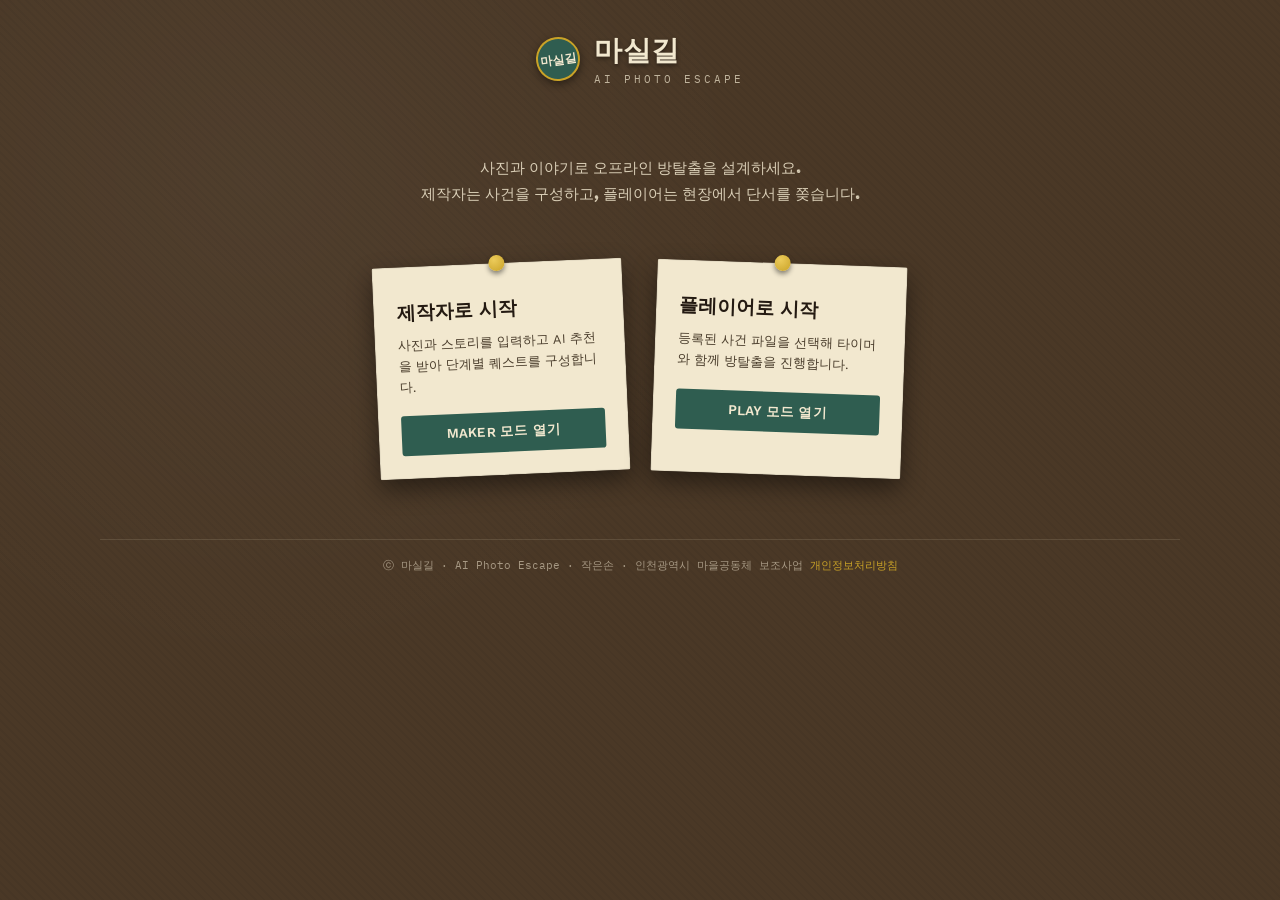
==== commit a3892e88: "Update index.html" ====
--- a/escape/index.html
+++ b/escape/index.html
@@ -1,1143 +1,1145 @@
-<!DOCTYPE html>
-<html lang="ko">
-<head>
-<meta charset="UTF-8">
-<meta name="viewport" content="width=device-width, initial-scale=1.0">
-<title>마실길 · 사건 파일</title>
-<link rel="preconnect" href="https://fonts.googleapis.com">
-<link href="https://fonts.googleapis.com/css2?family=Special+Elite&family=Work+Sans:wght@400;500;600;700&family=IBM+Plex+Mono:wght@500;600&display=swap" rel="stylesheet">
-<style>
-  :root{
-    --cork:#4a3826; --cork-dark:#2c2015; --cork-light:#5c4732;
-    --paper:#f2e8cf; --paper-warm:#e9dcb8;
-    --ink:#241a12; --ink-soft:#4a3d2c;
-    --string:#a83232; --pin:#c9a227;
-    --stamp:#2f5d50; --stamp-soft:#3f7365;
-    --shadow: rgba(0,0,0,.45);
-  }
-  *{box-sizing:border-box;}
-  body{
-    margin:0;font-family:'Work Sans', sans-serif;
-    background:
-      radial-gradient(circle at 20% 20%, rgba(255,255,255,.03), transparent 40%),
-      repeating-linear-gradient(45deg, rgba(0,0,0,.04) 0px, rgba(0,0,0,.04) 2px, transparent 2px, transparent 6px),
-      var(--cork);
-    color:var(--ink); min-height:100vh;
-  }
-  .stage{max-width:1080px;margin:0 auto;padding:32px 24px 40px;}
-  .brand{display:flex;align-items:center;gap:14px;justify-content:center;margin-bottom:36px;color:var(--paper);}
-  .brand .badge{
-    width:44px;height:44px;border-radius:50%;background:var(--stamp);border:2px solid var(--pin);
-    display:flex;align-items:center;justify-content:center;font-family:'IBM Plex Mono',monospace;
-    font-weight:600;color:var(--paper);transform:rotate(-8deg);box-shadow:0 3px 8px var(--shadow);font-size:12px;
-  }
-  .brand h1{font-family:'Special Elite', cursive;font-size:28px;letter-spacing:.5px;margin:0;text-shadow:0 2px 4px var(--shadow);}
-  .brand span{display:block;font-family:'IBM Plex Mono',monospace;font-size:11px;letter-spacing:3px;opacity:.7;margin-top:2px;}
-
-  .landing{display:flex;flex-direction:column;align-items:center;gap:28px;padding-top:20px;}
-  .landing p.lead{font-family:'Special Elite', cursive;color:var(--paper);max-width:560px;text-align:center;line-height:1.7;font-size:15px;opacity:.85;}
-  .choice-row{display:flex;gap:28px;flex-wrap:wrap;justify-content:center;margin-top:12px;}
-  .choice-card{
-    width:250px;background:var(--paper);border-radius:2px;padding:26px 22px 22px;position:relative;
-    box-shadow:0 10px 24px var(--shadow);cursor:pointer;transition:transform .18s ease, box-shadow .18s ease;
-    border:1px solid rgba(0,0,0,.08);
-  }
-  .choice-card:hover{transform:translateY(-6px) rotate(0deg) !important;box-shadow:0 16px 30px var(--shadow);}
-  .choice-card:nth-child(1){transform:rotate(-2.5deg);}
-  .choice-card:nth-child(2){transform:rotate(2deg);}
-  .choice-card::before{
-    content:'';position:absolute;top:-9px;left:50%;transform:translateX(-50%);width:16px;height:16px;border-radius:50%;
-    background:radial-gradient(circle at 35% 30%, #eccb5a, var(--pin));box-shadow:0 3px 5px var(--shadow);
-  }
-  .choice-card h2{font-family:'Special Elite',cursive;font-size:19px;margin:6px 0 10px;}
-  .choice-card p{font-size:13px;line-height:1.6;color:var(--ink-soft);margin:0 0 18px;}
-  .choice-card button{width:100%;}
-
-  button{
-    font-family:'Work Sans',sans-serif;font-weight:600;font-size:13.5px;border:none;border-radius:3px;
-    padding:11px 18px;cursor:pointer;background:var(--stamp);color:var(--paper);
-    transition:background .15s ease, transform .1s ease;letter-spacing:.2px;
-  }
-  button:hover{background:var(--stamp-soft);}
-  button:active{transform:scale(.97);}
-  button.ghost{background:transparent;color:var(--paper);border:1px solid rgba(255,255,255,.35);}
-  button.ghost:hover{background:rgba(255,255,255,.08);}
-  button.ghost-dark{background:transparent;color:var(--ink);border:1px solid #c9b788;}
-  button.ghost-dark:hover{background:rgba(0,0,0,.05);}
-  button:disabled{opacity:.4;cursor:not-allowed;}
-  button.small-btn{padding:6px 12px;font-size:12px;}
-  button.danger{background:var(--string);}
-  button.tiny-btn{padding:4px 9px;font-size:11px;}
-  .topbar{display:flex;justify-content:space-between;align-items:center;margin-bottom:22px;}
-  .topbar .mode-tag{
-    font-family:'IBM Plex Mono',monospace;font-size:11px;letter-spacing:2px;color:var(--pin);
-    background:rgba(0,0,0,.25);padding:6px 12px;border-radius:20px;
-  }
-
-  .board{background:var(--paper);border-radius:3px;padding:28px;box-shadow:0 12px 30px var(--shadow);position:relative;}
-  label.field-label{
-    display:block;font-family:'IBM Plex Mono',monospace;font-size:11px;letter-spacing:2px;
-    color:var(--ink-soft);margin-bottom:8px;text-transform:uppercase;
-  }
-  .meta-row{display:flex;gap:16px;flex-wrap:wrap;margin-bottom:22px;}
-  .meta-row .field{flex:1;min-width:180px;}
-  input[type=text]{
-    width:100%;padding:10px 12px;font-size:14px;border:1px solid #d8c79c;border-radius:3px;
-    background:#fbf6e8;color:var(--ink);font-family:'Work Sans',sans-serif;
-  }
-  textarea{
-    width:100%;min-height:90px;padding:12px;font-family:'Work Sans',sans-serif;font-size:14px;
-    border:1px solid #d8c79c;border-radius:3px;background:#fbf6e8;resize:vertical;color:var(--ink);
-  }
-  .photo-row{display:flex;gap:18px;margin-top:16px;flex-wrap:wrap;align-items:flex-start;}
-  .polaroid{
-    width:130px;background:#fff;padding:8px 8px 26px;box-shadow:0 6px 14px rgba(0,0,0,.25);
-    position:relative;text-align:center;cursor:pointer;transition:transform .15s ease;
-  }
-  .polaroid:hover{transform:scale(1.03);}
-  .polaroid .frame{
-    width:100%;height:100px;background:#e5ddc8;display:flex;align-items:center;justify-content:center;
-    overflow:hidden;color:#a6987a;font-size:11px;font-family:'IBM Plex Mono',monospace;
-  }
-  .polaroid img{width:100%;height:100%;object-fit:cover;}
-  .polaroid .cap{font-family:'IBM Plex Mono',monospace;font-size:10px;margin-top:6px;color:#555;}
-  .polaroid .cap a{color:var(--string);}
-  .polaroid input[type=file]{display:none;}
-  .polaroid .pin-dot{
-    position:absolute;top:-7px;left:50%;transform:translateX(-50%);width:13px;height:13px;border-radius:50%;
-    background:radial-gradient(circle at 35% 30%, #eccb5a, var(--pin));box-shadow:0 2px 4px var(--shadow);
-  }
-
-  .gen-row{display:flex;justify-content:center;margin:30px 0 6px;}
-
-  #scenarioFlow{margin-top:10px;}
-  .stage-unit{
-    background:#fffdf5;border:1px solid #e2d3a5;border-left:4px solid var(--stamp);
-    border-radius:2px;padding:18px 20px;margin-bottom:20px;position:relative;
-  }
-  .stage-unit.frame-unit{border-left-color:var(--pin);}
-  .stage-num{
-    font-family:'Special Elite',cursive;font-size:15px;color:var(--stamp);margin-bottom:10px;
-    display:flex;align-items:center;gap:8px;justify-content:space-between;flex-wrap:wrap;
-  }
-  .stage-num .left-group{display:flex;align-items:center;gap:8px;}
-  .stage-unit textarea{background:#fff;font-size:13.5px;min-height:60px;margin-bottom:16px;}
-  .ai-badge{background:var(--stamp);color:#fff;font-size:9.5px;padding:2px 7px;border-radius:10px;letter-spacing:1px;font-weight:600;font-family:'Work Sans',sans-serif;}
-
-  .quest-block{background:#f6f0dc;border:1px solid #ddc890;border-radius:2px;padding:14px 16px;}
-  .quest-block-head{
-    font-family:'IBM Plex Mono',monospace;font-size:11.5px;color:var(--ink-soft);letter-spacing:1px;
-    margin-bottom:12px;display:flex;align-items:center;gap:8px;justify-content:space-between;flex-wrap:wrap;
-  }
-  .stage-photo-row{display:flex;gap:14px;align-items:flex-start;margin-bottom:14px;}
-  .hint-edit-row{display:flex;gap:12px;align-items:flex-start;margin-bottom:12px;}
-  .hint-thumb-wrap{flex-shrink:0;width:60px;text-align:center;}
-  .thumb-upload{
-    display:block;width:60px;height:60px;border-radius:3px;overflow:hidden;position:relative;
-    cursor:pointer;border:2px solid var(--stamp-soft);background:#e5ddc8;
-  }
-  .thumb-upload img{width:100%;height:100%;object-fit:cover;display:block;}
-  .thumb-upload input[type=file]{display:none;}
-  .thumb-upload .thumb-overlay{
-    position:absolute;inset:0;background:rgba(0,0,0,.45);color:#fff;font-size:9px;
-    display:flex;align-items:center;justify-content:center;opacity:0;transition:opacity .15s ease;
-    font-family:'IBM Plex Mono',monospace;text-align:center;line-height:1.3;
-  }
-  .thumb-upload:hover .thumb-overlay{opacity:1;}
-  .thumb-cap{font-family:'IBM Plex Mono',monospace;font-size:9px;color:var(--ink-soft);margin-top:4px;display:block;}
-  .hint-text-wrap{flex:1;min-width:0;}
-  .hint-text-wrap label{display:block;font-size:10.5px;color:var(--ink-soft);margin-bottom:4px;font-family:'IBM Plex Mono',monospace;}
-  .hint-text-wrap textarea{min-height:44px;font-size:13px;background:#fff;margin-bottom:0;}
-  .answer-field{margin-top:6px;}
-  .answer-field label{display:block;font-size:10.5px;color:var(--ink-soft);margin-bottom:4px;font-family:'IBM Plex Mono',monospace;}
-  .answer-field input{background:#fff;}
-
-  .prompt-toggle-btn{background:var(--pin);color:var(--ink);}
-  .prompt-toggle-btn:hover{background:#d8b544;}
-  .prompt-panel{
-    margin-top:12px;background:#2c2015;border-radius:2px;padding:14px 16px;
-    display:none;
-  }
-  .prompt-panel.open{display:block;}
-  .prompt-block{margin-bottom:12px;}
-  .prompt-block:last-child{margin-bottom:0;}
-  .prompt-block .p-lbl{
-    font-family:'IBM Plex Mono',monospace;font-size:10px;letter-spacing:1.5px;color:var(--pin);
-    margin-bottom:6px;display:flex;justify-content:space-between;align-items:center;
-  }
-  .prompt-block textarea{
-    background:#1c1509;color:#f0e6d2;font-family:'IBM Plex Mono',monospace;font-size:11.5px;
-    min-height:80px;border:1px solid #4a3826;
-  }
-
-  .register-row{display:flex;justify-content:center;gap:14px;margin-top:26px;flex-wrap:wrap;}
-
-  .room-list{margin-top:34px;}
-  .room-list h3{font-family:'Special Elite',cursive;color:var(--paper);font-size:16px;margin-bottom:12px;}
-  .room-item{
-    display:flex;justify-content:space-between;align-items:center;background:var(--paper-warm);
-    padding:12px 16px;border-radius:2px;margin-bottom:8px;box-shadow:0 3px 8px var(--shadow);
-    flex-wrap:wrap;gap:10px;
-  }
-  .room-item .name{font-weight:600;font-size:13.5px;}
-  .room-item .meta{font-family:'IBM Plex Mono',monospace;font-size:11px;color:var(--ink-soft);}
-  .room-item .actions{display:flex;gap:8px;}
-
-  .room-select-grid{display:flex;gap:20px;flex-wrap:wrap;justify-content:center;}
-  .room-card{
-    width:230px;background:var(--paper);border-radius:2px;padding:18px;cursor:pointer;
-    box-shadow:0 10px 20px var(--shadow);transition:transform .15s ease;
-  }
-  .room-card:hover{transform:translateY(-5px);}
-  .room-card h4{font-family:'Special Elite',cursive;margin:0 0 4px;font-size:15px;}
-  .room-card .producer{font-family:'IBM Plex Mono',monospace;font-size:10px;color:var(--stamp);margin-bottom:8px;}
-  .room-card p{font-size:12px;color:var(--ink-soft);margin:0;line-height:1.5;}
-  .empty-note{color:var(--paper);text-align:center;font-family:'Special Elite',cursive;opacity:.7;padding:40px 0;}
-
-  .play-wrap{background:var(--paper);border-radius:3px;padding:30px;box-shadow:0 12px 30px var(--shadow);}
-  .play-head{display:flex;justify-content:space-between;align-items:center;margin-bottom:6px;flex-wrap:wrap;gap:10px;}
-  .play-head h2{font-family:'Special Elite',cursive;font-size:20px;margin:0;}
-  .play-producer{font-family:'IBM Plex Mono',monospace;font-size:10.5px;color:var(--stamp);letter-spacing:1px;margin-bottom:18px;}
-  .briefing{
-    background:#fffdf5;border-left:3px solid var(--pin);padding:12px 16px;font-size:13px;line-height:1.7;
-    color:var(--ink-soft);margin-bottom:20px;font-family:'Special Elite',cursive;
-  }
-  .timer{
-    font-family:'IBM Plex Mono',monospace;font-size:22px;background:var(--ink);color:#ff6b6b;
-    padding:8px 16px;border-radius:3px;letter-spacing:2px;
-  }
-  .quest-progress{display:flex;gap:6px;margin-bottom:24px;flex-wrap:wrap;}
-  .step-dot{flex:1;min-width:14px;height:6px;border-radius:3px;background:#e2d3a5;}
-  .step-dot.done{background:var(--stamp);}
-  .step-dot.active{background:var(--pin);}
-  .play-photo{width:100%;max-width:420px;display:block;margin:0 auto 20px;border-radius:3px;box-shadow:0 8px 18px rgba(0,0,0,.3);}
-  .play-photo-frame{
-    width:100%;max-width:420px;height:260px;margin:0 auto 20px;border-radius:3px;background:#e5ddc8;
-    display:flex;align-items:center;justify-content:center;color:#a6987a;font-family:'IBM Plex Mono',monospace;font-size:13px;
-  }
-  .answer-row{display:flex;gap:10px;max-width:420px;margin:0 auto;}
-  .answer-row input{
-    flex:1;padding:12px 14px;font-size:15px;border:1px solid #d8c79c;border-radius:3px;
-    font-family:'IBM Plex Mono',monospace;letter-spacing:1px;
-  }
-  .hint-zone{max-width:420px;margin:16px auto 0;text-align:center;}
-  .hint-btn-row{display:flex;gap:8px;justify-content:center;flex-wrap:wrap;}
-  .hint-text{
-    font-family:'Special Elite',cursive;font-size:13px;color:var(--ink-soft);background:#fbf6e8;
-    border-left:3px solid var(--pin);padding:10px 14px;margin-top:10px;text-align:left;
-  }
-  .hint-img{width:100%;border-radius:3px;margin-top:10px;box-shadow:0 6px 14px rgba(0,0,0,.25);}
-  .answer-reveal{
-    font-family:'IBM Plex Mono',monospace;font-size:13px;color:var(--string);background:#fdf0f0;
-    border-left:3px solid var(--string);padding:10px 14px;margin-top:10px;text-align:left;
-  }
-  .feedback{text-align:center;margin-top:14px;font-family:'IBM Plex Mono',monospace;font-size:13px;min-height:18px;}
-  .feedback.ok{color:var(--stamp);}
-  .feedback.no{color:var(--string);}
-
-  .clear-screen{text-align:center;padding:40px 20px;}
-  .clear-screen h2{font-family:'Special Elite',cursive;font-size:30px;color:var(--stamp);margin-bottom:10px;}
-  .clear-screen .epilogue{max-width:460px;margin:0 auto 16px;font-family:'Special Elite',cursive;font-size:13.5px;line-height:1.8;color:var(--ink-soft);}
-  .clear-screen .time-big{font-family:'IBM Plex Mono',monospace;font-size:34px;letter-spacing:3px;margin:14px 0 24px;}
-
-  .hidden{display:none !important;}
-
-  .modal-overlay{position:fixed;inset:0;background:rgba(0,0,0,.6);display:flex;align-items:center;justify-content:center;z-index:50;padding:20px;}
-  .modal-box{
-    background:var(--paper);border-radius:3px;max-width:560px;width:100%;max-height:85vh;overflow-y:auto;
-    padding:26px;box-shadow:0 20px 50px rgba(0,0,0,.5);position:relative;
-  }
-  .modal-close-x{
-    position:absolute;top:14px;right:14px;width:28px;height:28px;border-radius:50%;
-    background:rgba(0,0,0,.08);border:none;color:var(--ink);font-size:16px;line-height:1;
-    display:flex;align-items:center;justify-content:center;cursor:pointer;padding:0;
-  }
-  .modal-close-x:hover{background:rgba(0,0,0,.16);}
-  .prompt-example-box{
-    background:#fffdf5;border:1px solid #e2d3a5;border-radius:2px;padding:16px 18px;
-    font-family:'IBM Plex Mono',monospace;font-size:12px;line-height:1.75;color:var(--ink);
-    white-space:pre-wrap;word-break:break-word;margin-top:6px;
-  }
-  .modal-box h3{font-family:'Special Elite',cursive;margin:0 0 4px;font-size:19px;}
-  .modal-box .producer{font-family:'IBM Plex Mono',monospace;font-size:11px;color:var(--stamp);margin-bottom:16px;}
-  .modal-box .section-lbl{font-family:'IBM Plex Mono',monospace;font-size:10.5px;letter-spacing:2px;color:var(--ink-soft);margin:16px 0 6px;text-transform:uppercase;}
-  .modal-box .quest-view{background:#fffdf5;border:1px solid #e2d3a5;padding:10px 12px;border-radius:2px;margin-bottom:8px;font-size:12.5px;line-height:1.7;}
-  .modal-box .quest-view img{width:40px;height:40px;object-fit:cover;border-radius:2px;margin-right:4px;vertical-align:middle;}
-  .modal-box p, .modal-box li{font-size:13px;line-height:1.75;color:var(--ink-soft);}
-  .modal-box ol{padding-left:18px;}
-  .modal-close-row{display:flex;justify-content:flex-end;margin-top:18px;}
-  .modal-photos{display:flex;gap:8px;flex-wrap:wrap;}
-  .modal-photos img{width:70px;height:70px;object-fit:cover;border-radius:2px;box-shadow:0 3px 8px rgba(0,0,0,.3);}
-
-  footer.site-footer{
-    max-width:1080px;margin:24px auto 0;text-align:center;padding:18px 24px 6px;
-    color:rgba(242,232,207,.55);font-family:'IBM Plex Mono',monospace;font-size:11px;
-    border-top:1px solid rgba(242,232,207,.12);
-  }
-  footer.site-footer a{color:var(--pin);text-decoration:none;cursor:pointer;}
-  footer.site-footer a:hover{text-decoration:underline;}
-
-  @media (max-width:600px){
-    .brand h1{font-size:22px;}
-    .board{padding:18px;}
-    .photo-row{justify-content:center;}
-    .hint-edit-row,.stage-photo-row{flex-direction:column;align-items:center;text-align:center;}
-  }
-</style>
-</head>
-<body>
-<div class="stage">
-  <div class="brand">
-    <div class="badge">마실</div>
-    <div><h1>마실길</h1><span>PHOTO ESCAPE PROTOTYPE</span></div>
-  </div>
-
-  <!-- LANDING -->
-  <div id="view-landing" class="landing">
-    <p class="lead">사진과 이야기로 오프라인 방탈출을 설계하세요.<br>제작자는 사건을 구성하고, 플레이어는 현장에서 단서를 좇습니다.</p>
-    <div class="choice-row">
-      <div class="choice-card" onclick="goTo('maker')">
-        <h2>제작자로 시작</h2>
-        <p>사진과 스토리를 입력하고 AI 추천을 받아 단계별 퀘스트를 구성합니다.</p>
-        <button>MAKER 모드 열기</button>
-      </div>
-      <div class="choice-card" onclick="goTo('userSelect')">
-        <h2>플레이어로 시작</h2>
-        <p>등록된 사건 파일을 선택해 타이머와 함께 방탈출을 진행합니다.</p>
-        <button>PLAY 모드 열기</button>
-      </div>
-    </div>
-  </div>
-
-  <!-- MAKER -->
-  <div id="view-maker" class="hidden">
-    <div class="topbar">
-      <button class="ghost" onclick="goTo('landing')">&larr; 처음으로</button>
-      <div style="display:flex;align-items:center;gap:10px;">
-        <button class="ghost" onclick="openPromptExampleModal()">프롬프트 예시</button>
-        <span class="mode-tag" id="makerTag">MAKER MODE</span>
-      </div>
-    </div>
-    <div class="board" id="makerBoard">
-      <div class="meta-row">
-        <div class="field">
-          <label class="field-label">제목</label>
-          <input type="text" id="titleInput" value="마실길" oninput="draftTitle=this.value">
-        </div>
-        <div class="field">
-          <label class="field-label">제작자</label>
-          <input type="text" id="producerInput" value="작은손" oninput="draftProducer=this.value">
-        </div>
-      </div>
-
-      <label class="field-label">STEP 1 · 스토리 입력 (제작자 참고용 — 플레이어에게 직접 노출되지 않음)</label>
-      <textarea id="storyInput" placeholder="예) 실종된 청년 작가가 마지막으로 남긴 사진 속에는, 그가 도시 곳곳에 숨겨둔 단서가 담겨 있다..."></textarea>
-
-      <label class="field-label" style="margin-top:22px;">STEP 2 · 단계 구성 (기본 1단계, 단계 추가하기로 최대 10단계까지)</label>
-      <div class="photo-row" id="stagePhotoRow"></div>
-
-      <div class="gen-row">
-        <button id="genBtn" disabled onclick="generateSuggestions()">STEP 3 · AI로 시나리오 추천받기</button>
-      </div>
-
-      <div id="questBoard" class="hidden">
-        <div id="scenarioFlow"></div>
-        <div class="register-row">
-          <button class="ghost-dark" onclick="addStage(); if(scenarioGenerated) renderScenarioFlow();">+ 단계 추가하기</button>
-          <button onclick="registerRoom()" id="registerBtn">방탈출 등록하기</button>
-          <button class="ghost-dark" onclick="cancelEdit()" id="cancelEditBtn" style="display:none;">수정 취소</button>
-        </div>
-      </div>
-    </div>
-
-    <div class="room-list">
-      <div style="display:flex;justify-content:space-between;align-items:center;flex-wrap:wrap;gap:10px;margin-bottom:12px;">
-        <h3 style="margin:0;">등록된 사건 파일 (<span id="roomCount">0</span>)</h3>
-        <div style="display:flex;gap:8px;">
-          <button class="ghost small-btn" onclick="exportRoomsToJSON()">JSON으로 내보내기</button>
-          <label class="ghost small-btn" style="display:inline-block;cursor:pointer;">
-            JSON 불러오기
-            <input type="file" accept="application/json" style="display:none;" onchange="importRoomsFromJSON(this)">
-          </label>
-        </div>
-      </div>
-      <div id="roomListBody"></div>
-    </div>
-  </div>
-
-  <!-- USER SELECT -->
-  <div id="view-userSelect" class="hidden">
-    <div class="topbar">
-      <button class="ghost" onclick="goTo('landing')">&larr; 처음으로</button>
-      <span class="mode-tag">PLAY MODE</span>
-    </div>
-    <div id="roomSelectBody"></div>
-  </div>
-
-  <!-- USER PLAY -->
-  <div id="view-play" class="hidden">
-    <div class="topbar">
-      <button class="ghost" onclick="goTo('userSelect')">&larr; 사건 목록</button>
-      <span class="mode-tag" id="playTag">PLAY MODE</span>
-    </div>
-    <div class="play-wrap" id="playWrap"></div>
-  </div>
-</div>
-
-<footer class="site-footer">
-  ⓒ 마실길 · Photo Escape Prototype ·
-  <a onclick="openPrivacyModal()">개인정보처리방침</a>
-</footer>
-
-<div id="modalRoot"></div>
-
-<script>
-/* ---------------- state ---------------- */
-let rooms = [
-  {
-    "title": "차이나타운의 숨겨진 보물 조각",
-    "producer": "작은손",
-    "story": "100년 전, 차이나타운을 오가던 상인들과 주민들은 서로의 우호와 번영을 빌며 마을 곳곳에 '복(福)을 부르는 비밀 보물'의 좌표를 암호로 남겨두었습니다.\n플레이어는 탐험가가 되어 차이나타운 거리의 붉은 등 기둥, 황실의 기운이 서린 황제의 계단, 그리고 화교와 내국인의 화합을 상징하는 선린문을 순서대로 찾아가 현장의 단서들을 수집하고 비밀 암호를 해독해야 합니다.",
-    "prologue": "100년 전, 차이나타운을 오가던 상인들과 주민들은 서로의 우호와 번영을 빌며 마을 곳곳에 '복(福)을 부르는 비밀 보물'의 좌표를 암호로 남겨두었습니다.\n플레이어는 탐험가가 되어 차이나타운 거리의 붉은 등 기둥, 황실의 기운이 서린 황제의 계단, 그리고 화교와 내국인의 화합을 상징하는 선린문을 순서대로 찾아가 현장의 단서들을 수집하고 비밀 암호를 해독해야 합니다.",
-    "epilogue": "\"이곳을 찾아온 탐험가여, 그대가 찾은 진짜 보물은 금은보화가 아닙니다.\n\n100년 전 이 언덕길을 오르내리며 삶을 일구었던 사람들의 땀방울, 황제의 계단을 오르며 서로의 안녕을 빌어주던 따뜻한 마음, 그리고 선린문 아래에서 서로 다른 문화가 어우러져 만들어낸 '화합과 상생의 역사'가 바로 우리가 남긴 가장 귀한 보물입니다.\"\n\n선린문 너머로 내려다보이는 인천항의 탁 트인 바다와 차이나타운 거리가 이전과는 조금 다르게 다가옵니다. 발로 직접 밟고, 눈으로 깊이 관찰하며 거닌 차이나타운의 풍경 속에서, 당신은 이미 100년의 시간을 뛰어넘는 특별한 추억이라는 보물을 가득 품게 되었습니다.",
-    "stages": [
-      {
-        "photo": "[data-uri]",
-        "storyText": "보물로 가는 길을 찾기 위해 차이나타운 거리에 들어섰다. 거리마다 선명하게 세워진 노란색·붉은색 등 기둥들이 눈에 띈다.\n이 길을 따라 쭉 올라갈 때, 마지막으로 서 있는 등 기둥이 서 있는 **방향(좌측 또는 우측)**을 확인하시오.\n[좌측 = 1 / 우측 = 2] 중 해당하는 숫자를 입력하시오.",
-        "hint": {
-          "text": "차이나타운 거리 언덕길을 올라가며 길 양옆에 세워진 등 기둥들의 배치를 끝까지 관찰해보세요. 맨 마지막에 위치한 기둥이 길의 어느 쪽에 있는지 확인해야 합니다.",
-          "image": "[data-uri]